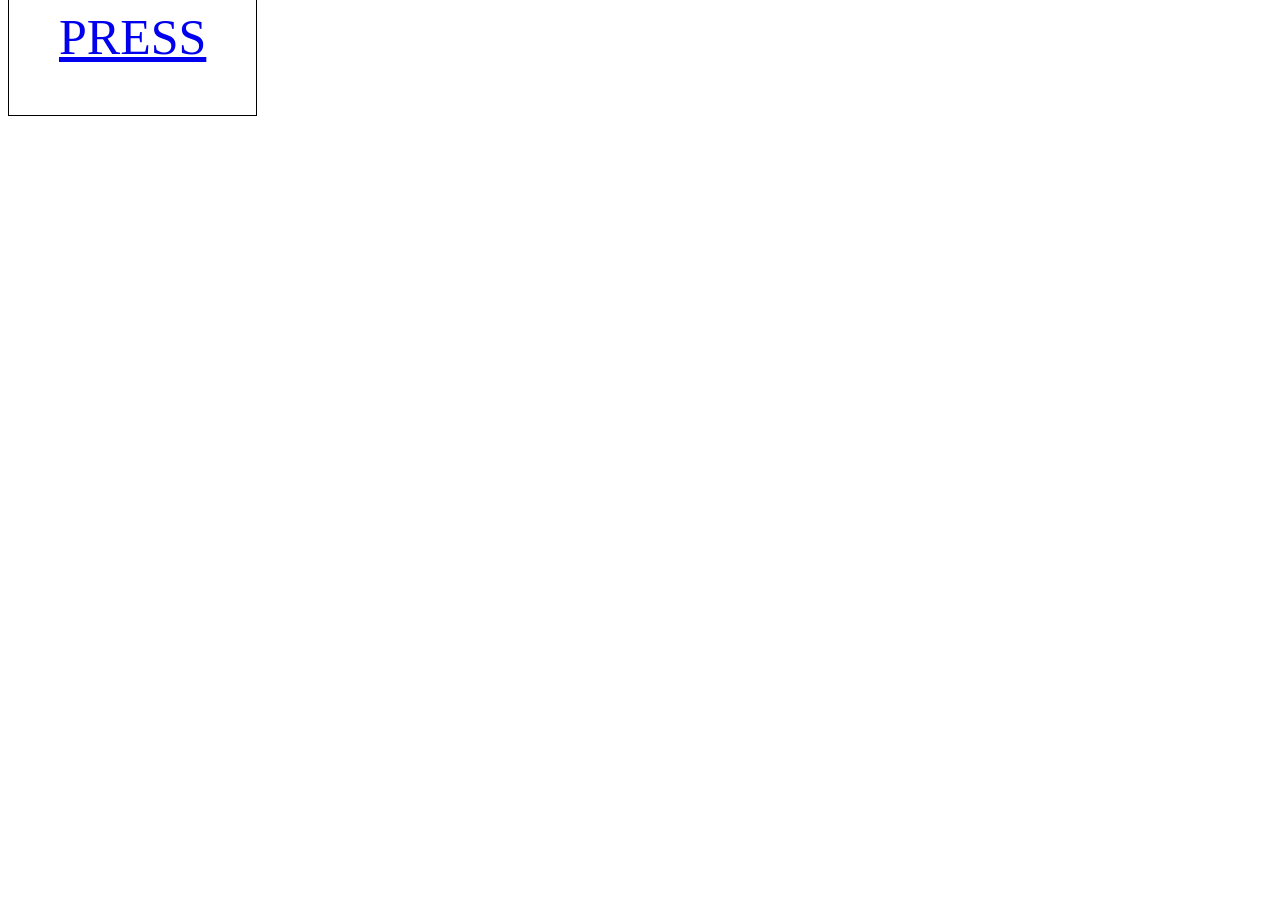
==== index.html @ a853a3bd "index" ====
<!DOCTYPE html>
<html lang="en">

<head>
  <meta charset="UTF-8">
  <meta name="viewport" content="width=device-width, initial-scale=1.0">
  <title>Hub</title>
  <style>
    .btn {
      border: 1px solid #000;
      padding: 50px;
      margin: 100px auto;
      font-size: 50px;
    }
  </style>
</head>

<body>
  <a href="/" class="btn">PRESS</a>
</body>

</html>
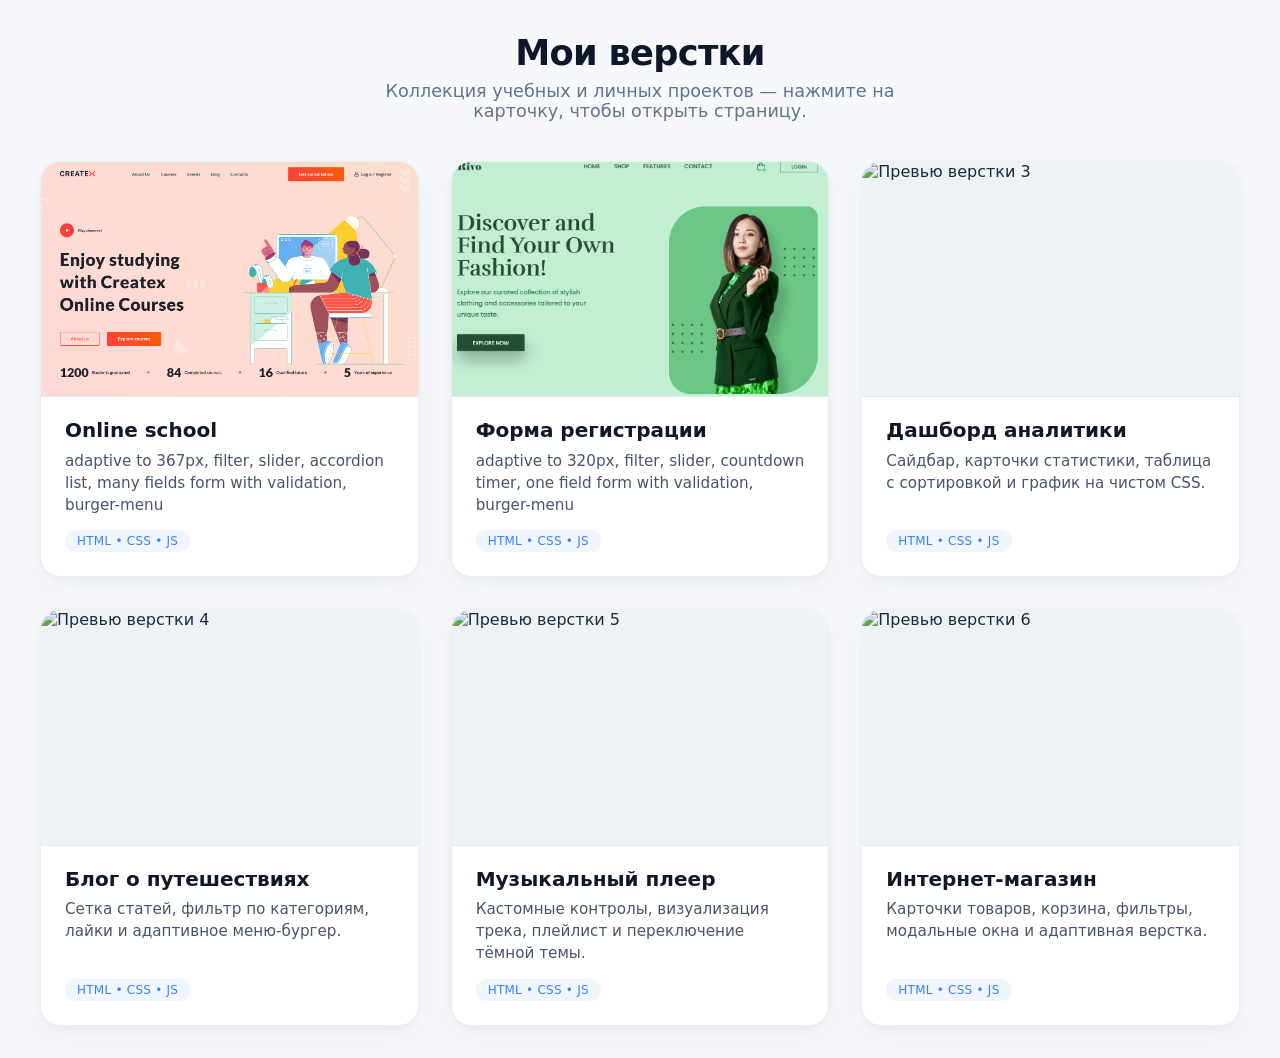
==== commit fcec55c2: "hub for github pages" ====
--- a/index.html
+++ b/index.html
@@ -1,22 +1,290 @@
 <!DOCTYPE html>
-<html lang="en">
-
+<html lang="ru">
 <head>
   <meta charset="UTF-8">
   <meta name="viewport" content="width=device-width, initial-scale=1.0">
-  <title>Hub</title>
+  <title>Мои верстки — галерея проектов</title>
   <style>
-    .btn {
-      border: 1px solid #000;
-      padding: 50px;
-      margin: 100px auto;
-      font-size: 50px;
+    /* Сброс и базовые настройки */
+    * {
+      margin: 0;
+      padding: 0;
+      box-sizing: border-box;
+    }
+
+    body {
+      font-family: system-ui, -apple-system, 'Segoe UI', Roboto, 'Helvetica Neue', sans-serif;
+      background: #f5f7fb;
+      color: #1e293b;
+      padding: 2rem 1.5rem;
+      display: flex;
+      flex-direction: column;
+      align-items: center;
+      min-height: 100vh;
+    }
+
+    /* Заголовок страницы */
+    h1 {
+      font-size: 2.2rem;
+      font-weight: 600;
+      margin-bottom: 0.5rem;
+      color: #0f172a;
+      letter-spacing: -0.02em;
+      text-align: center;
+    }
+
+    .subhead {
+      color: #64748b;
+      font-size: 1.1rem;
+      margin-bottom: 2.5rem;
+      text-align: center;
+      max-width: 600px;
+    }
+
+    /* Сетка карточек */
+    .gallery {
+      display: grid;
+      grid-template-columns: repeat(auto-fill, minmax(280px, 1fr));
+      gap: 2rem;
+      width: 100%;
+      max-width: 1200px;
+    }
+
+    /* Карточка — ссылка */
+    .card {
+      display: flex;
+      flex-direction: column;
+      background: #ffffff;
+      border-radius: 20px;
+      overflow: hidden;
+      box-shadow: 0 8px 20px rgba(0, 0, 0, 0.04), 0 2px 6px rgba(0, 0, 0, 0.02);
+      transition: transform 0.2s ease, box-shadow 0.25s ease;
+      text-decoration: none;
+      color: inherit;
+      border: 1px solid #e9eef3;
+    }
+
+    .card:hover {
+      transform: translateY(-6px);
+      box-shadow: 0 20px 30px -12px rgba(0, 0, 0, 0.15), 0 8px 16px -8px rgba(0, 0, 0, 0.05);
+      border-color: #cbd5e1;
+    }
+
+    /* Обёртка для картинки — фиксированное соотношение */
+    .card-image {
+      aspect-ratio: 16 / 10;
+      background: #eef2f6;
+      display: flex;
+      align-items: center;
+      justify-content: center;
+      overflow: hidden;
+      position: relative;
+      border-bottom: 1px solid #e2e8f0;
+    }
+
+    /* Само изображение (заглушка) */
+    .card-image img {
+      width: 100%;
+      height: 100%;
+      object-fit: cover;
+      display: block;
+      transition: transform 0.3s ease;
+    }
+
+    .card:hover .card-image img {
+      transform: scale(1.02);
+    }
+
+    /* Плейсхолдер, если картинки нет (на случай, если вы удалите src) */
+    .card-image .placeholder {
+      display: flex;
+      align-items: center;
+      justify-content: center;
+      width: 100%;
+      height: 100%;
+      background: linear-gradient(145deg, #eef2f6, #e2e8f0);
+      color: #94a3b8;
+      font-size: 3rem;
+      font-weight: 300;
+      user-select: none;
+    }
+
+    /* Текстовая часть карточки */
+    .card-content {
+      padding: 1.25rem 1.5rem 1.5rem;
+      display: flex;
+      flex-direction: column;
+      gap: 0.4rem;
+      flex: 1;
+    }
+
+    .card-title {
+      font-size: 1.25rem;
+      font-weight: 600;
+      line-height: 1.3;
+      color: #0f172a;
+    }
+
+    .card-description {
+      font-size: 0.95rem;
+      color: #475569;
+      line-height: 1.45;
+      flex: 1;
+    }
+
+    /* Небольшой бейдж/метка (опционально, можно использовать для технологий) */
+    .card-tag {
+      display: inline-block;
+      font-size: 0.75rem;
+      font-weight: 500;
+      text-transform: uppercase;
+      letter-spacing: 0.02em;
+      color: #3b82f6;
+      background: #eff6ff;
+      padding: 0.25rem 0.75rem;
+      border-radius: 100px;
+      margin-top: 0.5rem;
+      align-self: flex-start;
+    }
+
+    /* Адаптив для мобильных */
+    @media (max-width: 600px) {
+      body {
+        padding: 1.5rem 1rem;
+      }
+
+      h1 {
+        font-size: 1.8rem;
+      }
+
+      .subhead {
+        font-size: 1rem;
+        margin-bottom: 1.8rem;
+      }
+
+      .gallery {
+        gap: 1.5rem;
+      }
+
+      .card-content {
+        padding: 1rem 1.25rem 1.25rem;
+      }
+
+      .card-title {
+        font-size: 1.15rem;
+      }
+    }
+
+    /* Для очень широких экранов — 3 колонки максимум (не обязательно, но приятно) */
+    @media (min-width: 1024px) {
+      .gallery {
+        grid-template-columns: repeat(3, 1fr);
+      }
+    }
+
+    /* Если карточек меньше 3 — они не растягиваются на всю ширину */
+    @media (min-width: 1024px) and (max-width: 1199px) {
+      .gallery {
+        grid-template-columns: repeat(auto-fill, minmax(300px, 1fr));
+      }
     }
   </style>
 </head>
-
 <body>
-  <a href="/" class="btn">PRESS</a>
+  <h1>Мои верстки</h1>
+  <p class="subhead">Коллекция учебных и личных проектов — нажмите на карточку, чтобы открыть страницу.</p>
+
+  <!-- Сетка с карточками -->
+  <div class="gallery">
+
+    <!-- Карточка 1 -->
+    <a href="https://boggart86.github.io/frontend-projects/Createx/" class="card" target="_blank" rel="noopener">
+      <div class="card-image">
+        <!-- Альтернативный плейсхолдер для длинной развертки -->
+        <!-- <div class="placeholder">🖼️</div> -->
+        <p><img src="projects-preview/Createx.png" alt="Превью верстки 1"></p>
+      </div>
+      <div class="card-content">
+        <h2 class="card-title">Online school</h2>
+        <p class="card-description">adaptive to 367px, filter, slider, accordion list, many fields form with validation, burger-menu</p>
+        <span class="card-tag">HTML • CSS • JS</span>
+      </div>
+    </a>
+
+    <!-- Карточка 2 -->
+    <a href="https://boggart86.github.io/frontend-projects/Rivo/" class="card" target="_blank" rel="noopener">
+      <div class="card-image">
+        <img src="projects-preview/Rivo.png" alt="Превью верстки 2">
+      </div>
+      <div class="card-content">
+        <h2 class="card-title">Форма регистрации</h2>
+        <p class="card-description">adaptive to 320px, filter, slider, countdown timer, one field form with validation, burger-menu</p>
+        <span class="card-tag">HTML • CSS • JS</span>
+      </div>
+    </a>
+
+    <!-- Карточка 3 -->
+    <a href="#" class="card" target="_blank" rel="noopener">
+      <div class="card-image">
+        <img src="https://placehold.co/600x400/10b981/white?text=Project+3" alt="Превью верстки 3">
+      </div>
+      <div class="card-content">
+        <h2 class="card-title">Дашборд аналитики</h2>
+        <p class="card-description">Сайдбар, карточки статистики, таблица с сортировкой и график на чистом CSS.</p>
+        <span class="card-tag">HTML • CSS • JS</span>
+      </div>
+    </a>
+
+    <!-- Карточка 4 -->
+    <a href="#" class="card" target="_blank" rel="noopener">
+      <div class="card-image">
+        <img src="https://placehold.co/600x400/f59e0b/white?text=Project+4" alt="Превью верстки 4">
+      </div>
+      <div class="card-content">
+        <h2 class="card-title">Блог о путешествиях</h2>
+        <p class="card-description">Сетка статей, фильтр по категориям, лайки и адаптивное меню-бургер.</p>
+        <span class="card-tag">HTML • CSS • JS</span>
+      </div>
+    </a>
+
+    <!-- Карточка 5 -->
+    <a href="#" class="card" target="_blank" rel="noopener">
+      <div class="card-image">
+        <img src="https://placehold.co/600x400/ef4444/white?text=Project+5" alt="Превью верстки 5">
+      </div>
+      <div class="card-content">
+        <h2 class="card-title">Музыкальный плеер</h2>
+        <p class="card-description">Кастомные контролы, визуализация трека, плейлист и переключение тёмной темы.</p>
+        <span class="card-tag">HTML • CSS • JS</span>
+      </div>
+    </a>
+
+    <!-- Карточка 6 -->
+    <a href="#" class="card" target="_blank" rel="noopener">
+      <div class="card-image">
+        <img src="https://placehold.co/600x400/06b6d4/white?text=Project+6" alt="Превью верстки 6">
+      </div>
+      <div class="card-content">
+        <h2 class="card-title">Интернет-магазин</h2>
+        <p class="card-description">Карточки товаров, корзина, фильтры, модальные окна и адаптивная верстка.</p>
+        <span class="card-tag">HTML • CSS • JS</span>
+      </div>
+    </a>
+
+  </div>
+
+  <!-- Небольшой скрипт: подсветка активной карточки при клике (не обязательно, но приятно) -->
+  <script>
+    // если ссылка пустая или "#" — предотвращаем переход и показываем сообщение
+    document.querySelectorAll('.card').forEach(card => {
+      card.addEventListener('click', (e) => {
+        const href = card.getAttribute('href');
+        if (!href || href === '#') {
+          e.preventDefault();
+          alert('Здесь будет ссылка на верстку.');
+        }
+      });
+    });
+  </script>
 </body>
-
 </html>
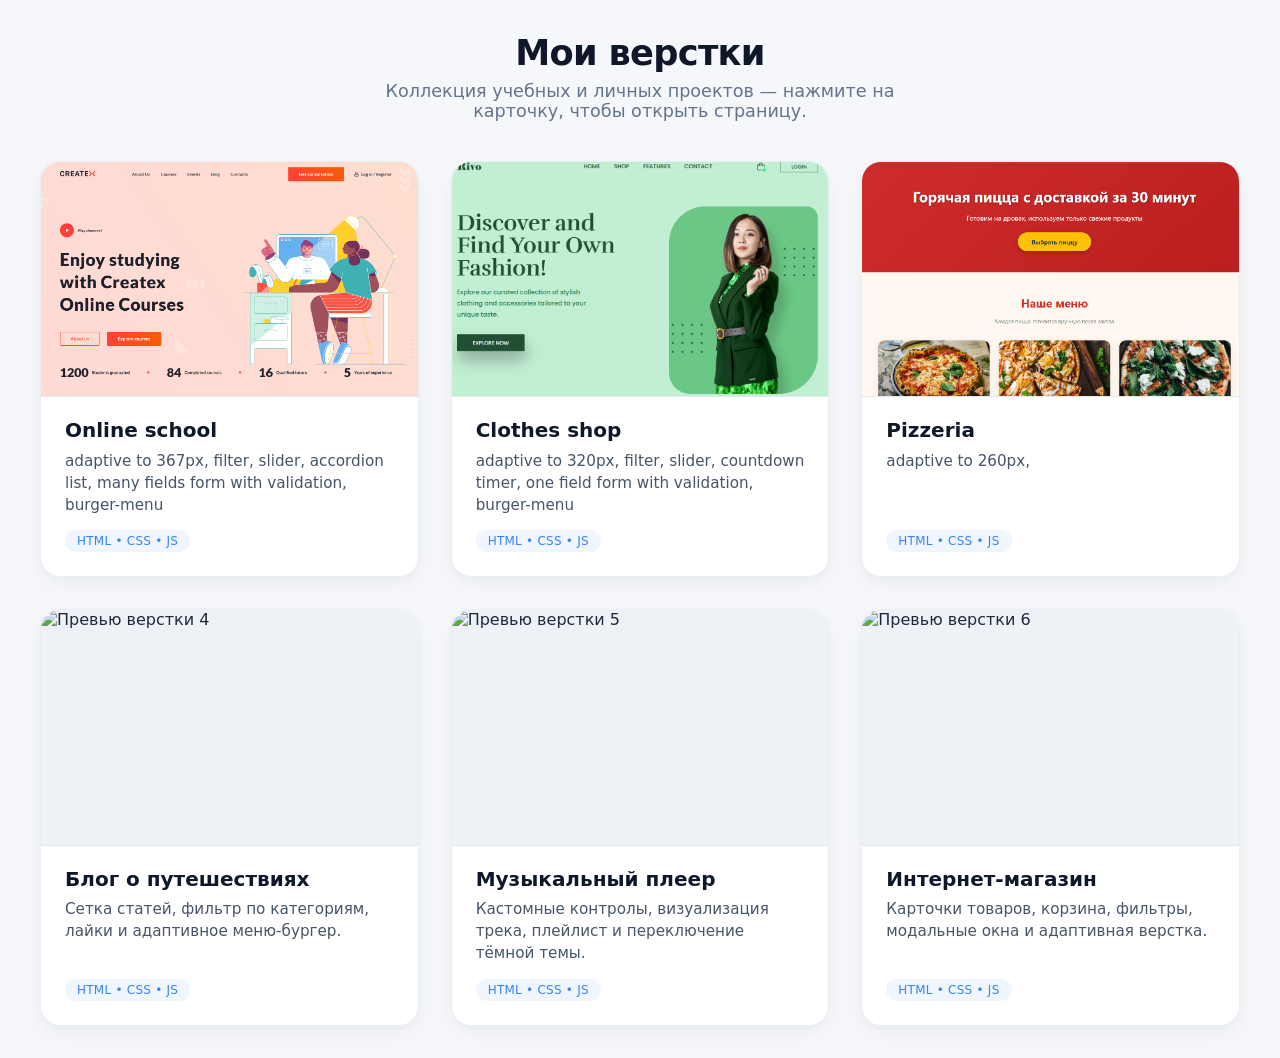
==== commit 54457a19: "fire" ====
--- a/index.html
+++ b/index.html
@@ -198,7 +198,7 @@
   <div class="gallery">
 
     <!-- Карточка 1 -->
-    <a href="https://boggart86.github.io/frontend-projects/Createx/" class="card" target="_blank" rel="noopener">
+    <a href="https://boggart86.github.io/frontend-projects/projects/Createx/" class="card" target="_blank" rel="noopener">
       <div class="card-image">
         <!-- Альтернативный плейсхолдер для длинной развертки -->
         <!-- <div class="placeholder">🖼️</div> -->
@@ -212,25 +212,25 @@
     </a>
 
     <!-- Карточка 2 -->
-    <a href="https://boggart86.github.io/frontend-projects/Rivo/" class="card" target="_blank" rel="noopener">
+    <a href="https://boggart86.github.io/frontend-projects/projects/Rivo/" class="card" target="_blank" rel="noopener">
       <div class="card-image">
         <img src="projects-preview/Rivo.png" alt="Превью верстки 2">
       </div>
       <div class="card-content">
-        <h2 class="card-title">Форма регистрации</h2>
+        <h2 class="card-title">Clothes shop</h2>
         <p class="card-description">adaptive to 320px, filter, slider, countdown timer, one field form with validation, burger-menu</p>
         <span class="card-tag">HTML • CSS • JS</span>
       </div>
     </a>
 
     <!-- Карточка 3 -->
-    <a href="#" class="card" target="_blank" rel="noopener">
-      <div class="card-image">
-        <img src="https://placehold.co/600x400/10b981/white?text=Project+3" alt="Превью верстки 3">
-      </div>
-      <div class="card-content">
-        <h2 class="card-title">Дашборд аналитики</h2>
-        <p class="card-description">Сайдбар, карточки статистики, таблица с сортировкой и график на чистом CSS.</p>
+    <a href="https://boggart86.github.io/frontend-projects/projects/Fire/" class="card" target="_blank" rel="noopener">
+      <div class="card-image">
+        <img src="projects-preview/Fire.png" alt="Превью верстки 3">
+      </div>
+      <div class="card-content">
+        <h2 class="card-title">Pizzeria</h2>
+        <p class="card-description">adaptive to 260px, </p>
         <span class="card-tag">HTML • CSS • JS</span>
       </div>
     </a>
@@ -287,4 +287,4 @@
     });
   </script>
 </body>
-</html>+</html>
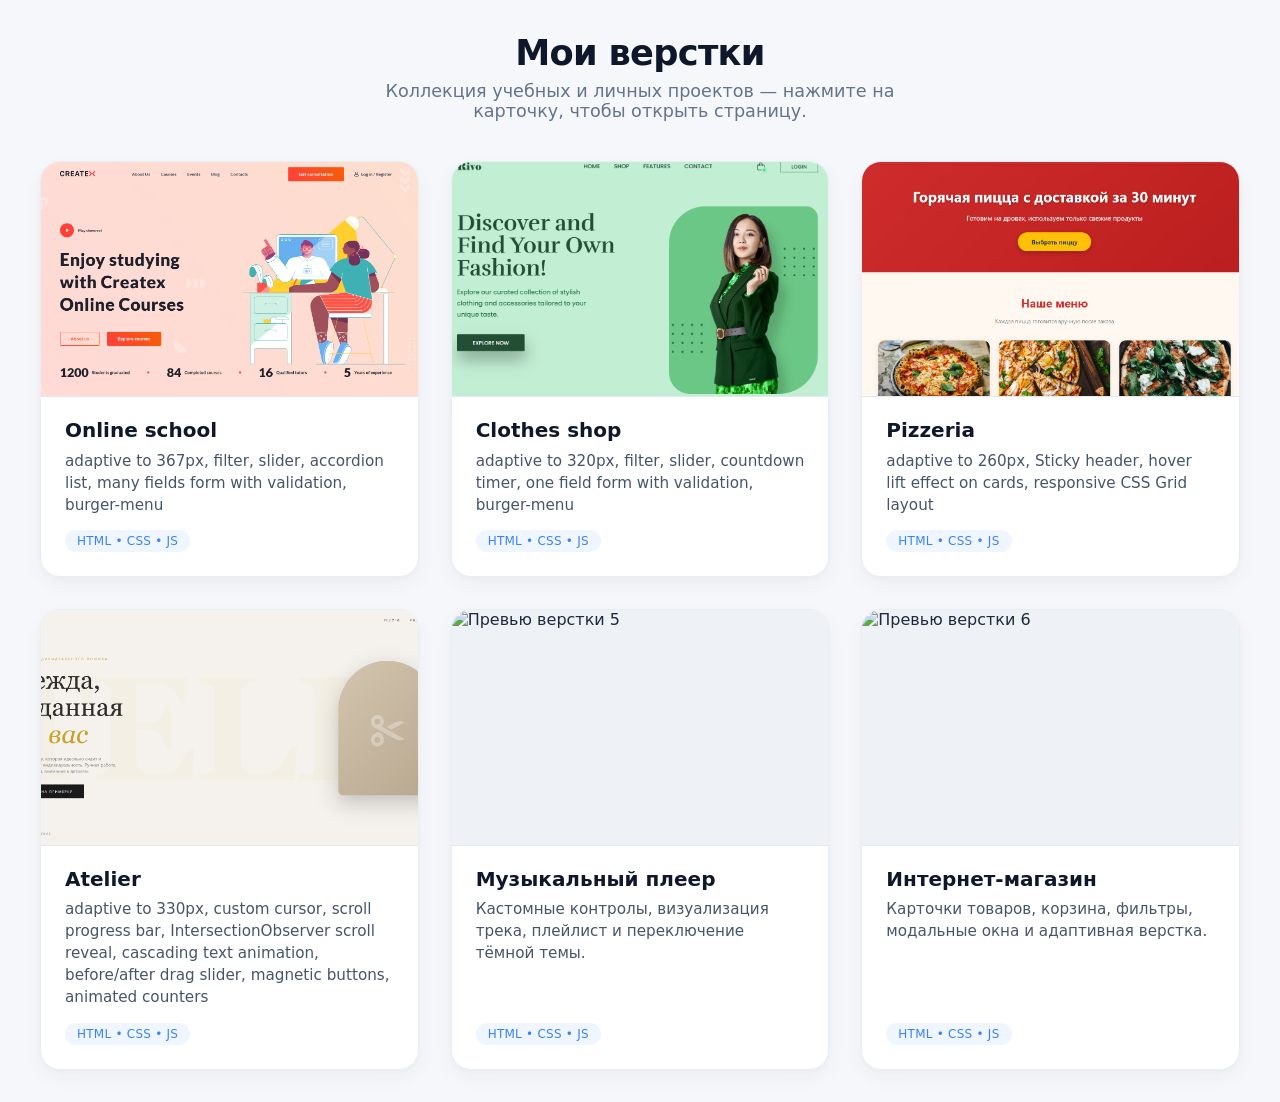
==== commit de6d16d6: "Style" ====
--- a/index.html
+++ b/index.html
@@ -1,5 +1,5 @@
 <!DOCTYPE html>
-<html lang="ru">
+<html lang="en">
 <head>
   <meta charset="UTF-8">
   <meta name="viewport" content="width=device-width, initial-scale=1.0">
@@ -230,19 +230,19 @@
       </div>
       <div class="card-content">
         <h2 class="card-title">Pizzeria</h2>
-        <p class="card-description">adaptive to 260px, </p>
+        <p class="card-description">adaptive to 260px, Sticky header, hover lift effect on cards, responsive CSS Grid layout</p>
         <span class="card-tag">HTML • CSS • JS</span>
       </div>
     </a>
 
     <!-- Карточка 4 -->
-    <a href="#" class="card" target="_blank" rel="noopener">
-      <div class="card-image">
-        <img src="https://placehold.co/600x400/f59e0b/white?text=Project+4" alt="Превью верстки 4">
-      </div>
-      <div class="card-content">
-        <h2 class="card-title">Блог о путешествиях</h2>
-        <p class="card-description">Сетка статей, фильтр по категориям, лайки и адаптивное меню-бургер.</p>
+    <a href="https://boggart86.github.io/frontend-projects/projects/Style/" class="card" target="_blank" rel="noopener">
+      <div class="card-image">
+        <img src="projects-preview/Style.png" alt="Превью верстки 4">
+      </div>
+      <div class="card-content">
+        <h2 class="card-title">Atelier</h2>
+        <p class="card-description">adaptive to 330px, сustom cursor, scroll progress bar, IntersectionObserver scroll reveal, cascading text animation, before/after drag slider, magnetic buttons, animated counters</p>
         <span class="card-tag">HTML • CSS • JS</span>
       </div>
     </a>
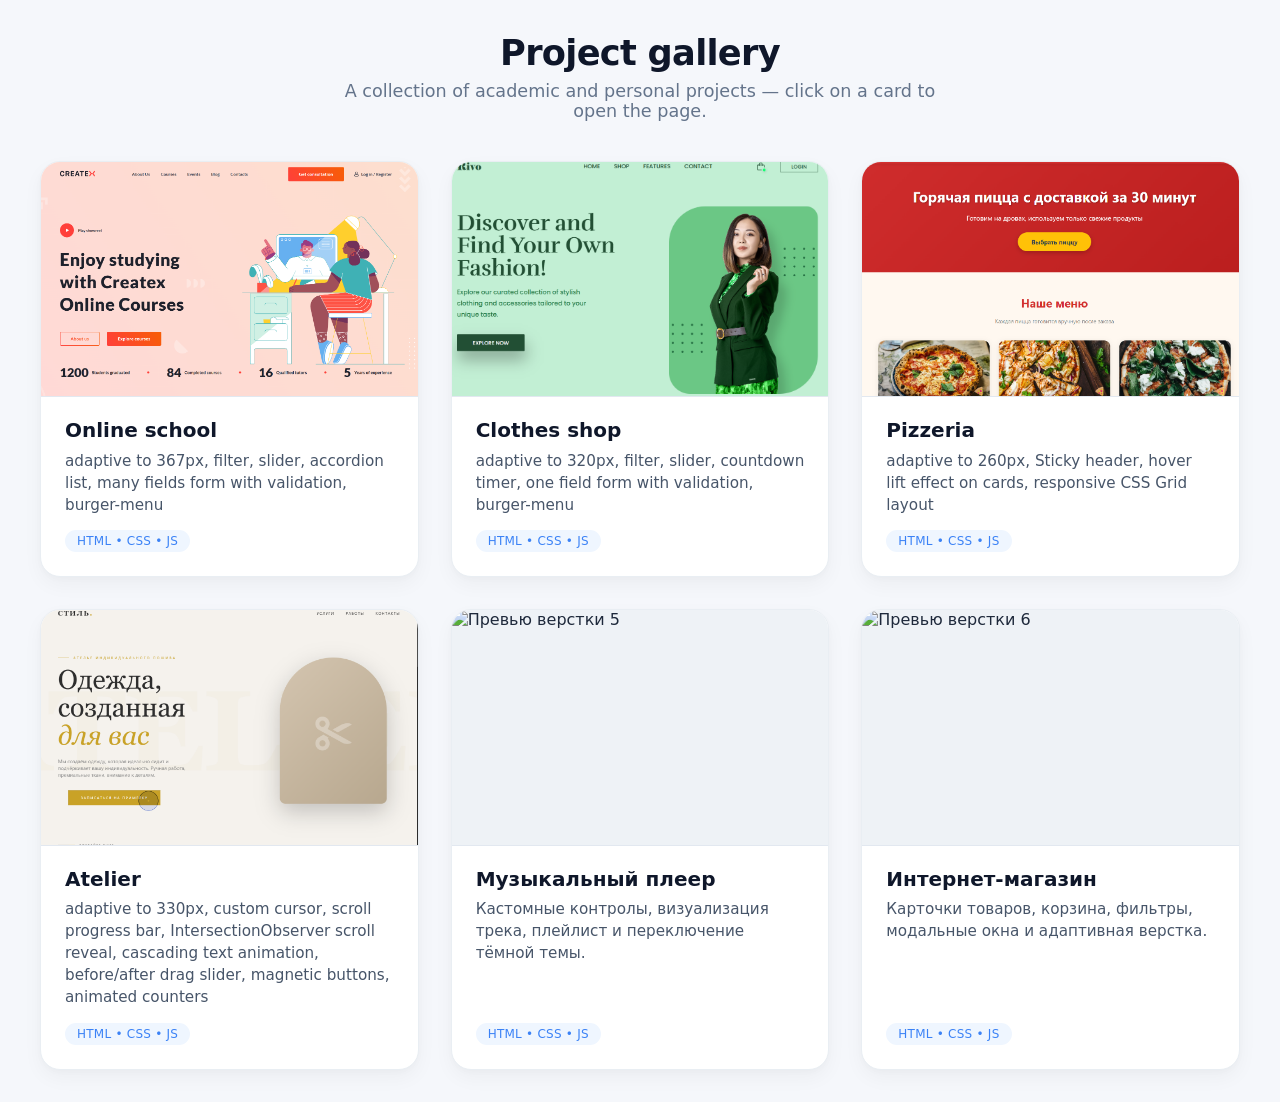
==== commit 526e4f0d: "en" ====
--- a/index.html
+++ b/index.html
@@ -3,7 +3,7 @@
 <head>
   <meta charset="UTF-8">
   <meta name="viewport" content="width=device-width, initial-scale=1.0">
-  <title>Мои верстки — галерея проектов</title>
+  <title>Project gallery</title>
   <style>
     /* Сброс и базовые настройки */
     * {
@@ -191,8 +191,8 @@
   </style>
 </head>
 <body>
-  <h1>Мои верстки</h1>
-  <p class="subhead">Коллекция учебных и личных проектов — нажмите на карточку, чтобы открыть страницу.</p>
+  <h1>Project gallery</h1>
+  <p class="subhead">A collection of academic and personal projects — click on a card to open the page.</p>
 
   <!-- Сетка с карточками -->
   <div class="gallery">
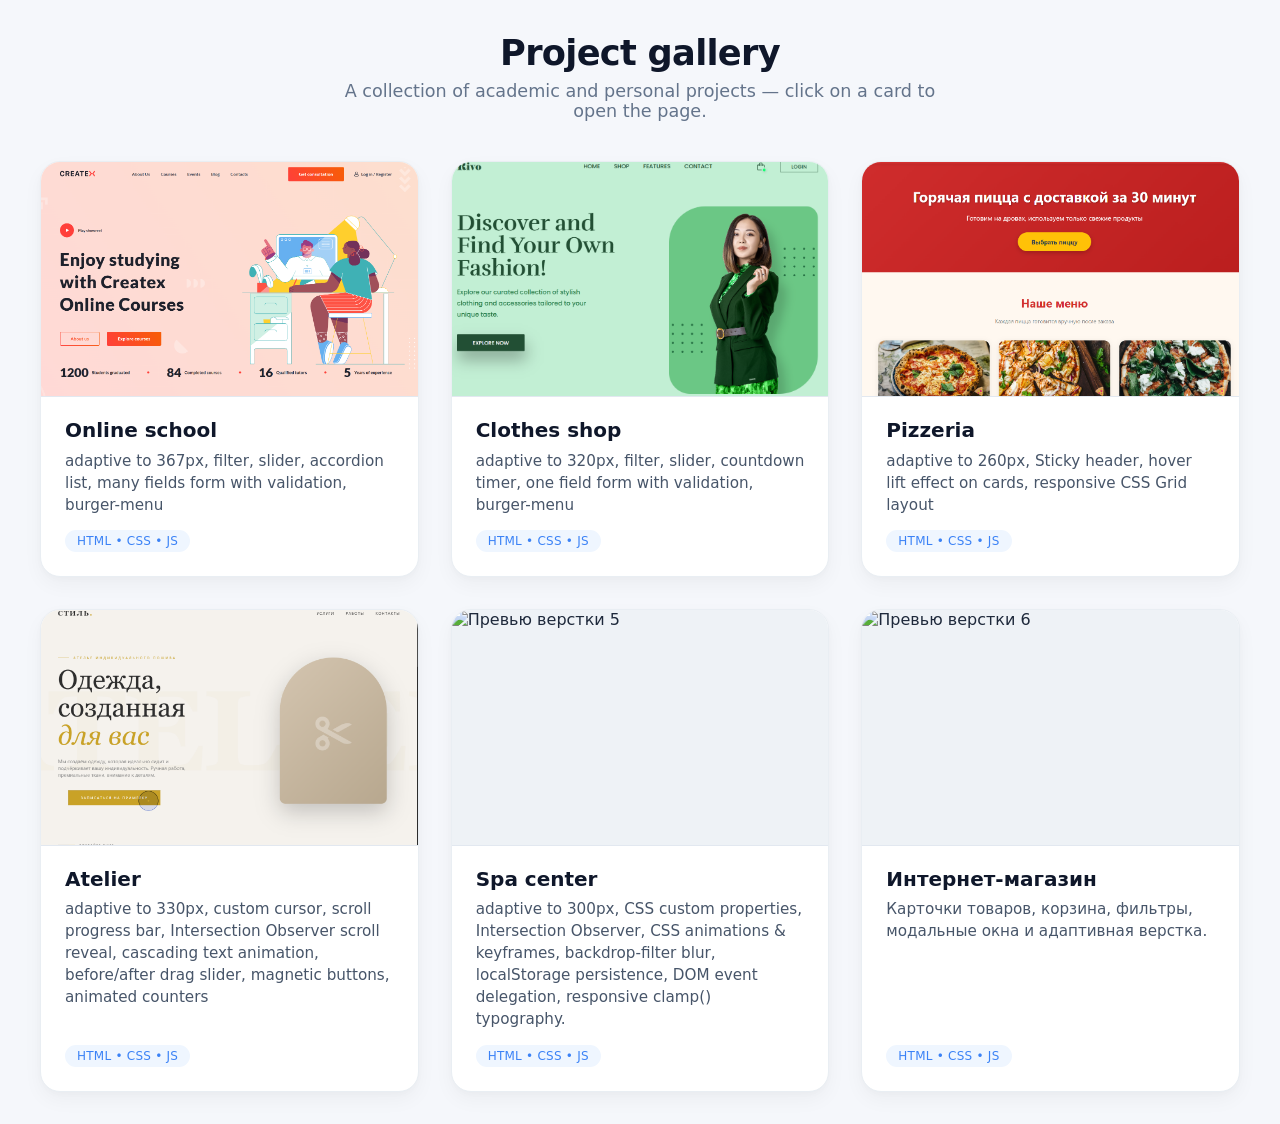
==== commit 9ddaead4: "Lumina" ====
--- a/index.html
+++ b/index.html
@@ -242,7 +242,7 @@
       </div>
       <div class="card-content">
         <h2 class="card-title">Atelier</h2>
-        <p class="card-description">adaptive to 330px, сustom cursor, scroll progress bar, IntersectionObserver scroll reveal, cascading text animation, before/after drag slider, magnetic buttons, animated counters</p>
+        <p class="card-description">adaptive to 330px, сustom cursor, scroll progress bar, Intersection Observer scroll reveal, cascading text animation, before/after drag slider, magnetic buttons, animated counters</p>
         <span class="card-tag">HTML • CSS • JS</span>
       </div>
     </a>
@@ -253,8 +253,8 @@
         <img src="https://placehold.co/600x400/ef4444/white?text=Project+5" alt="Превью верстки 5">
       </div>
       <div class="card-content">
-        <h2 class="card-title">Музыкальный плеер</h2>
-        <p class="card-description">Кастомные контролы, визуализация трека, плейлист и переключение тёмной темы.</p>
+        <h2 class="card-title">Spa center</h2>
+        <p class="card-description">adaptive to 300px, CSS custom properties, Intersection Observer, CSS animations & keyframes, backdrop-filter blur, localStorage persistence, DOM event delegation, responsive clamp() typography.</p>
         <span class="card-tag">HTML • CSS • JS</span>
       </div>
     </a>
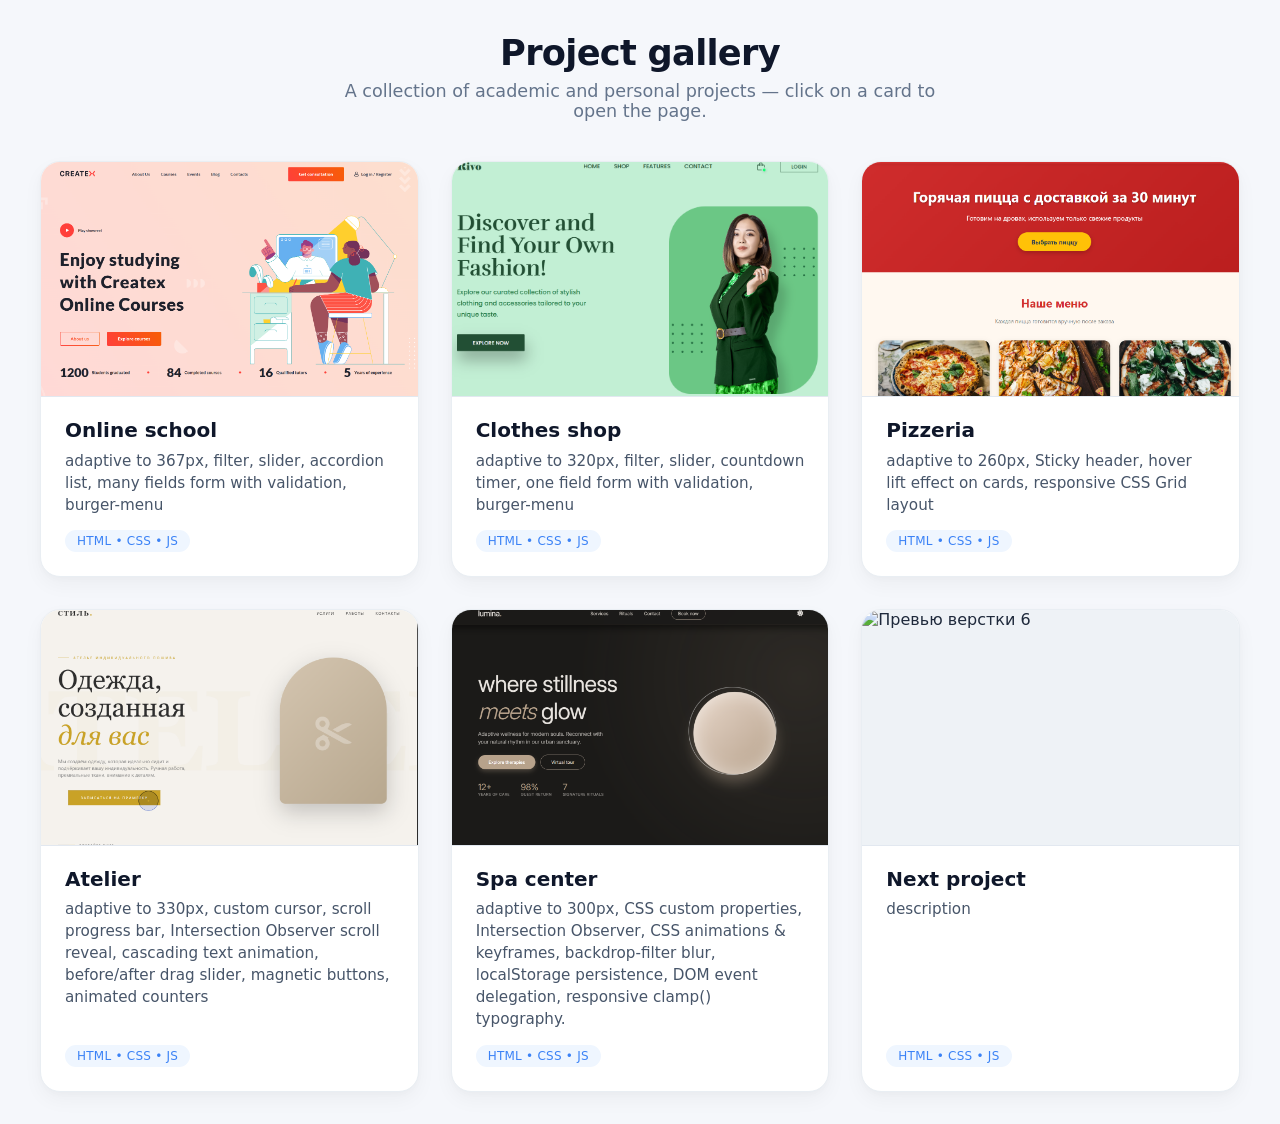
==== commit f9ed8818: "idnsf" ====
--- a/index.html
+++ b/index.html
@@ -248,9 +248,9 @@
     </a>
 
     <!-- Карточка 5 -->
-    <a href="#" class="card" target="_blank" rel="noopener">
-      <div class="card-image">
-        <img src="https://placehold.co/600x400/ef4444/white?text=Project+5" alt="Превью верстки 5">
+    <a href="https://boggart86.github.io/frontend-projects/projects/Lumina/" class="card" target="_blank" rel="noopener">
+      <div class="card-image">
+        <img src="projects-preview/Lumina.png" alt="Превью верстки 5">
       </div>
       <div class="card-content">
         <h2 class="card-title">Spa center</h2>
@@ -265,8 +265,8 @@
         <img src="https://placehold.co/600x400/06b6d4/white?text=Project+6" alt="Превью верстки 6">
       </div>
       <div class="card-content">
-        <h2 class="card-title">Интернет-магазин</h2>
-        <p class="card-description">Карточки товаров, корзина, фильтры, модальные окна и адаптивная верстка.</p>
+        <h2 class="card-title">Next project</h2>
+        <p class="card-description">description</p>
         <span class="card-tag">HTML • CSS • JS</span>
       </div>
     </a>
